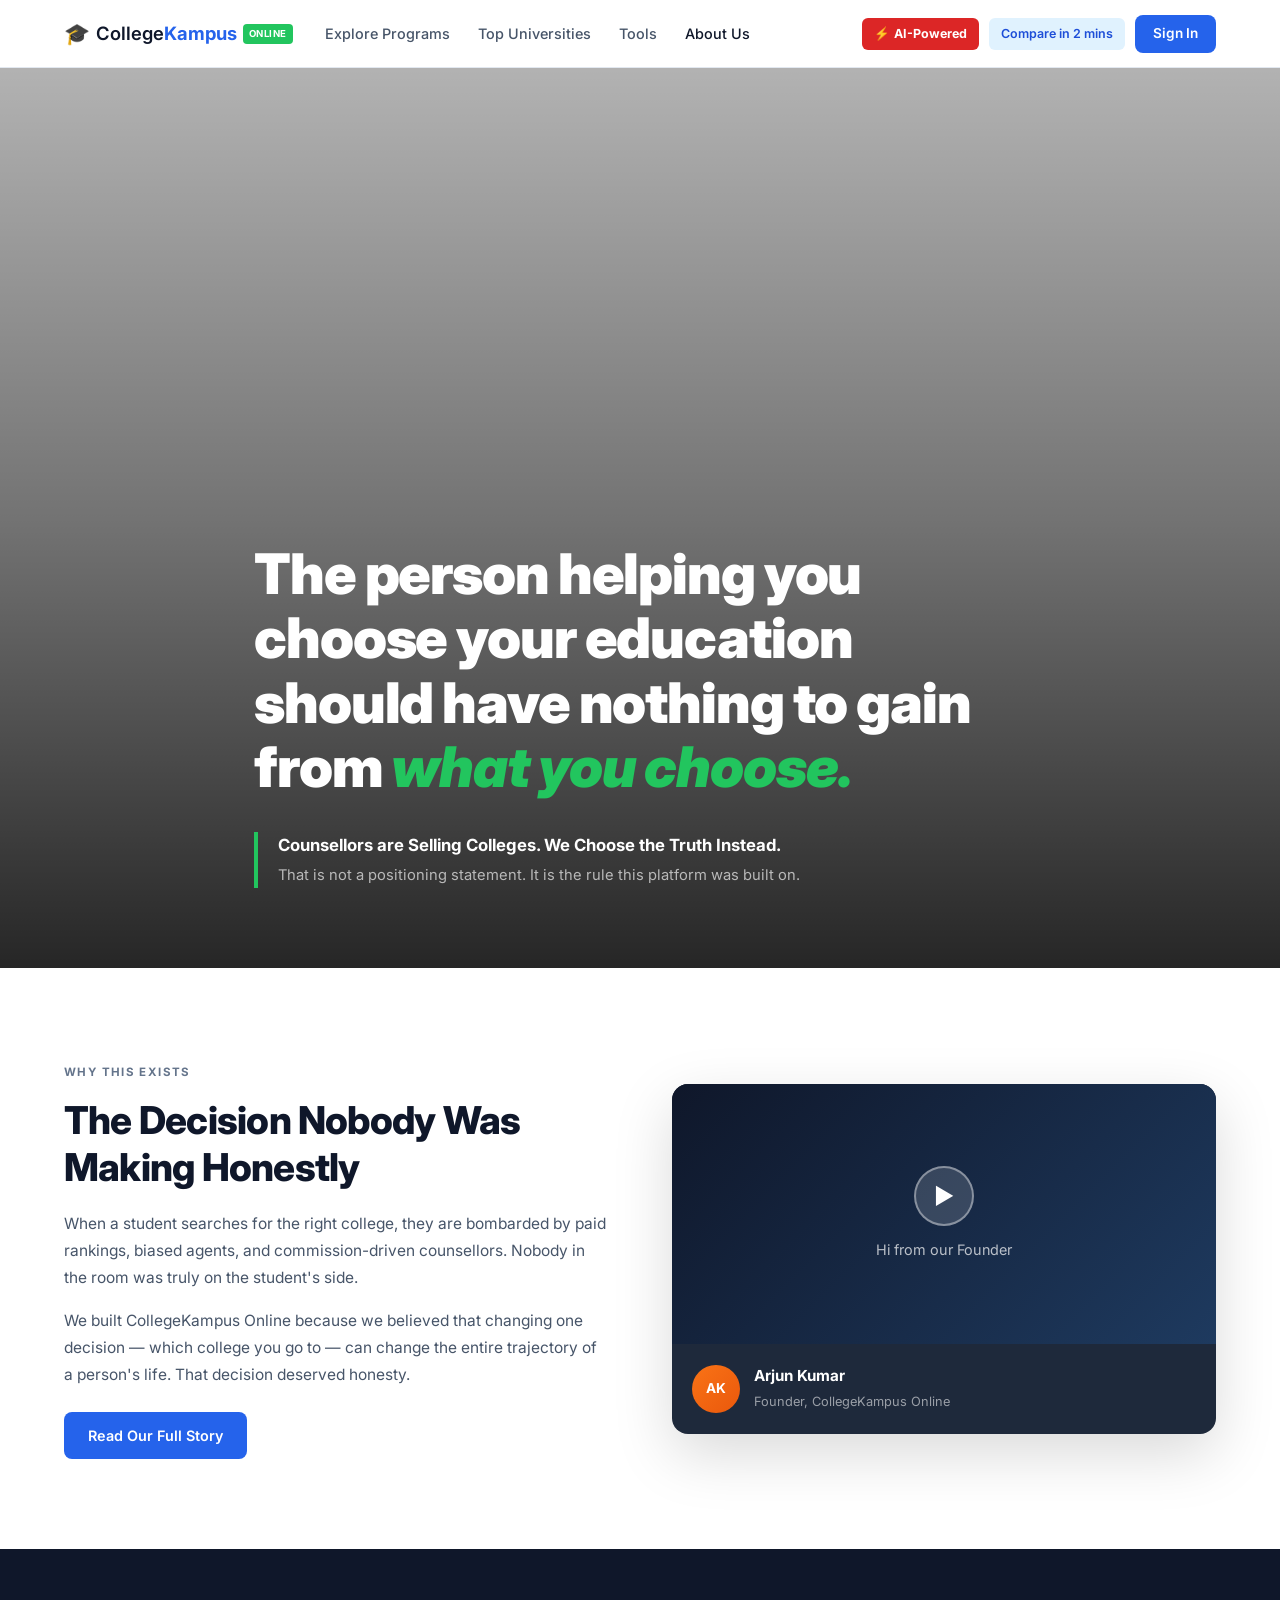
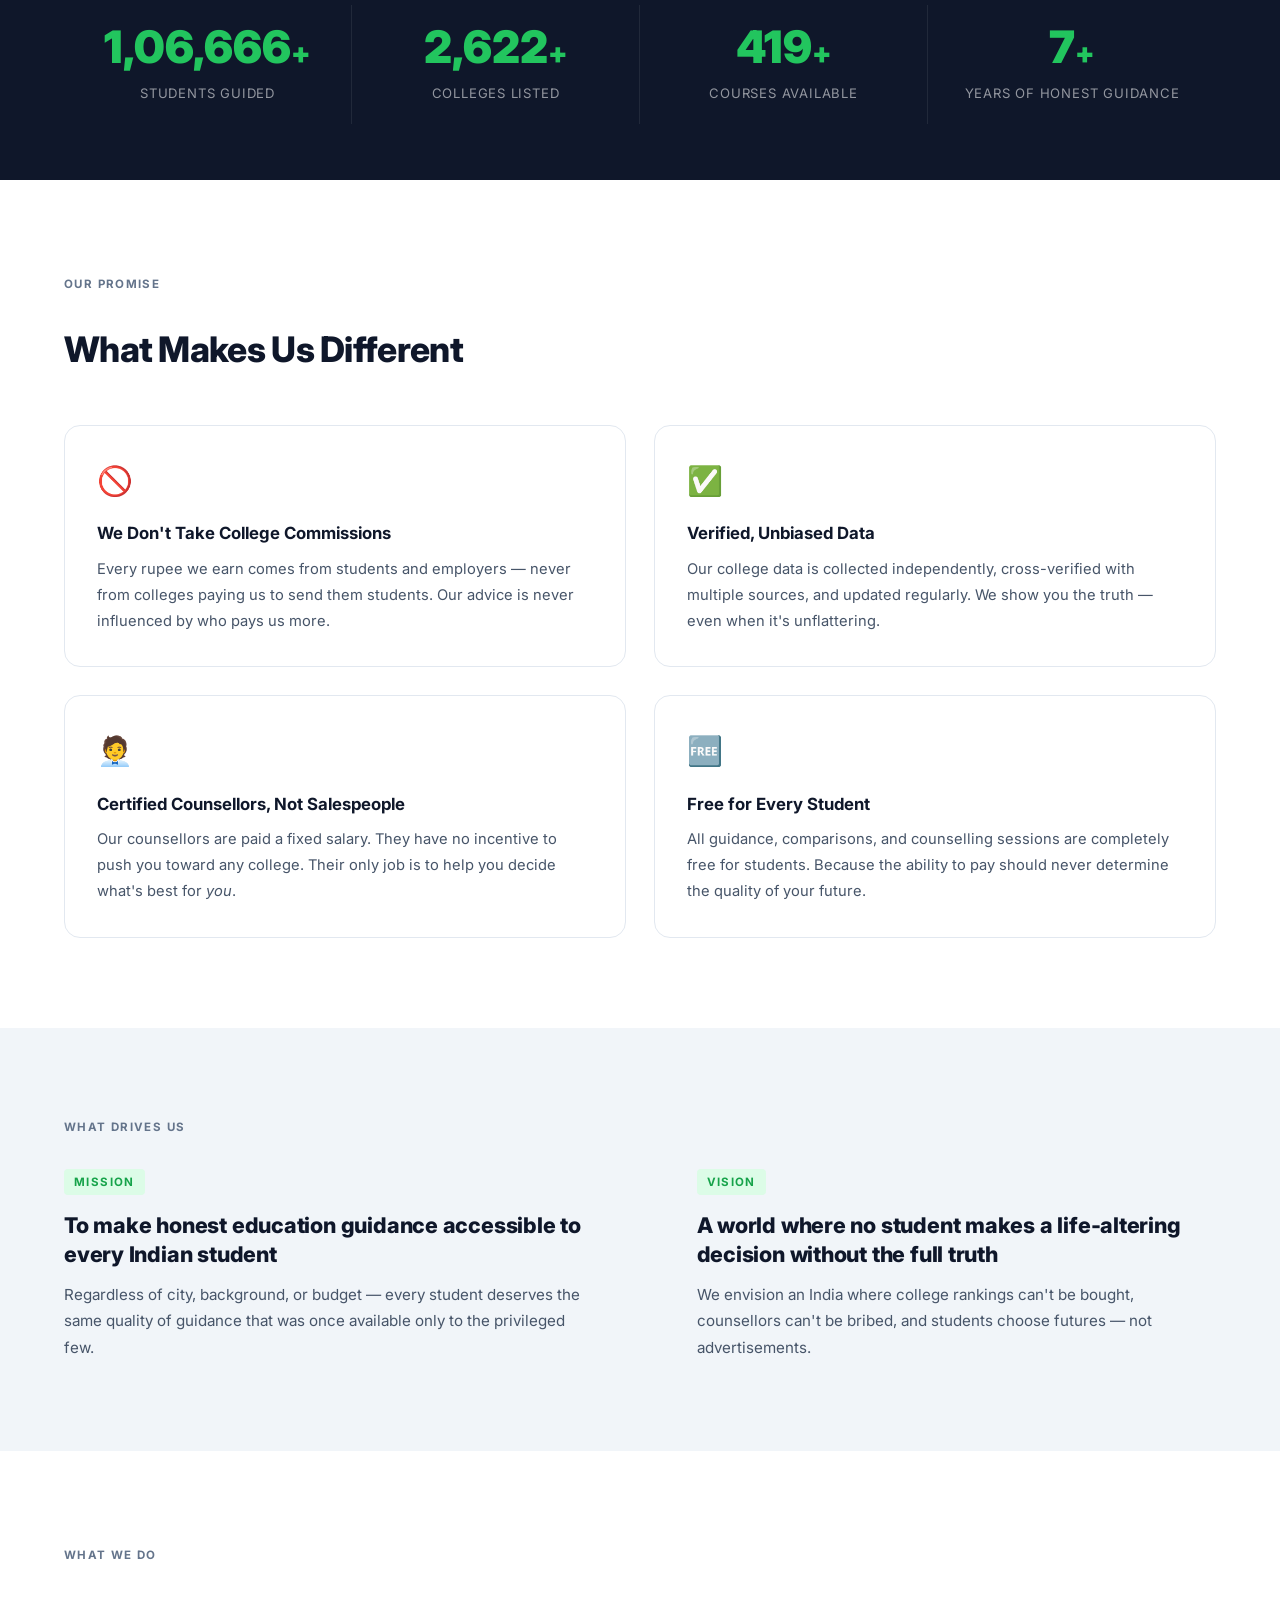
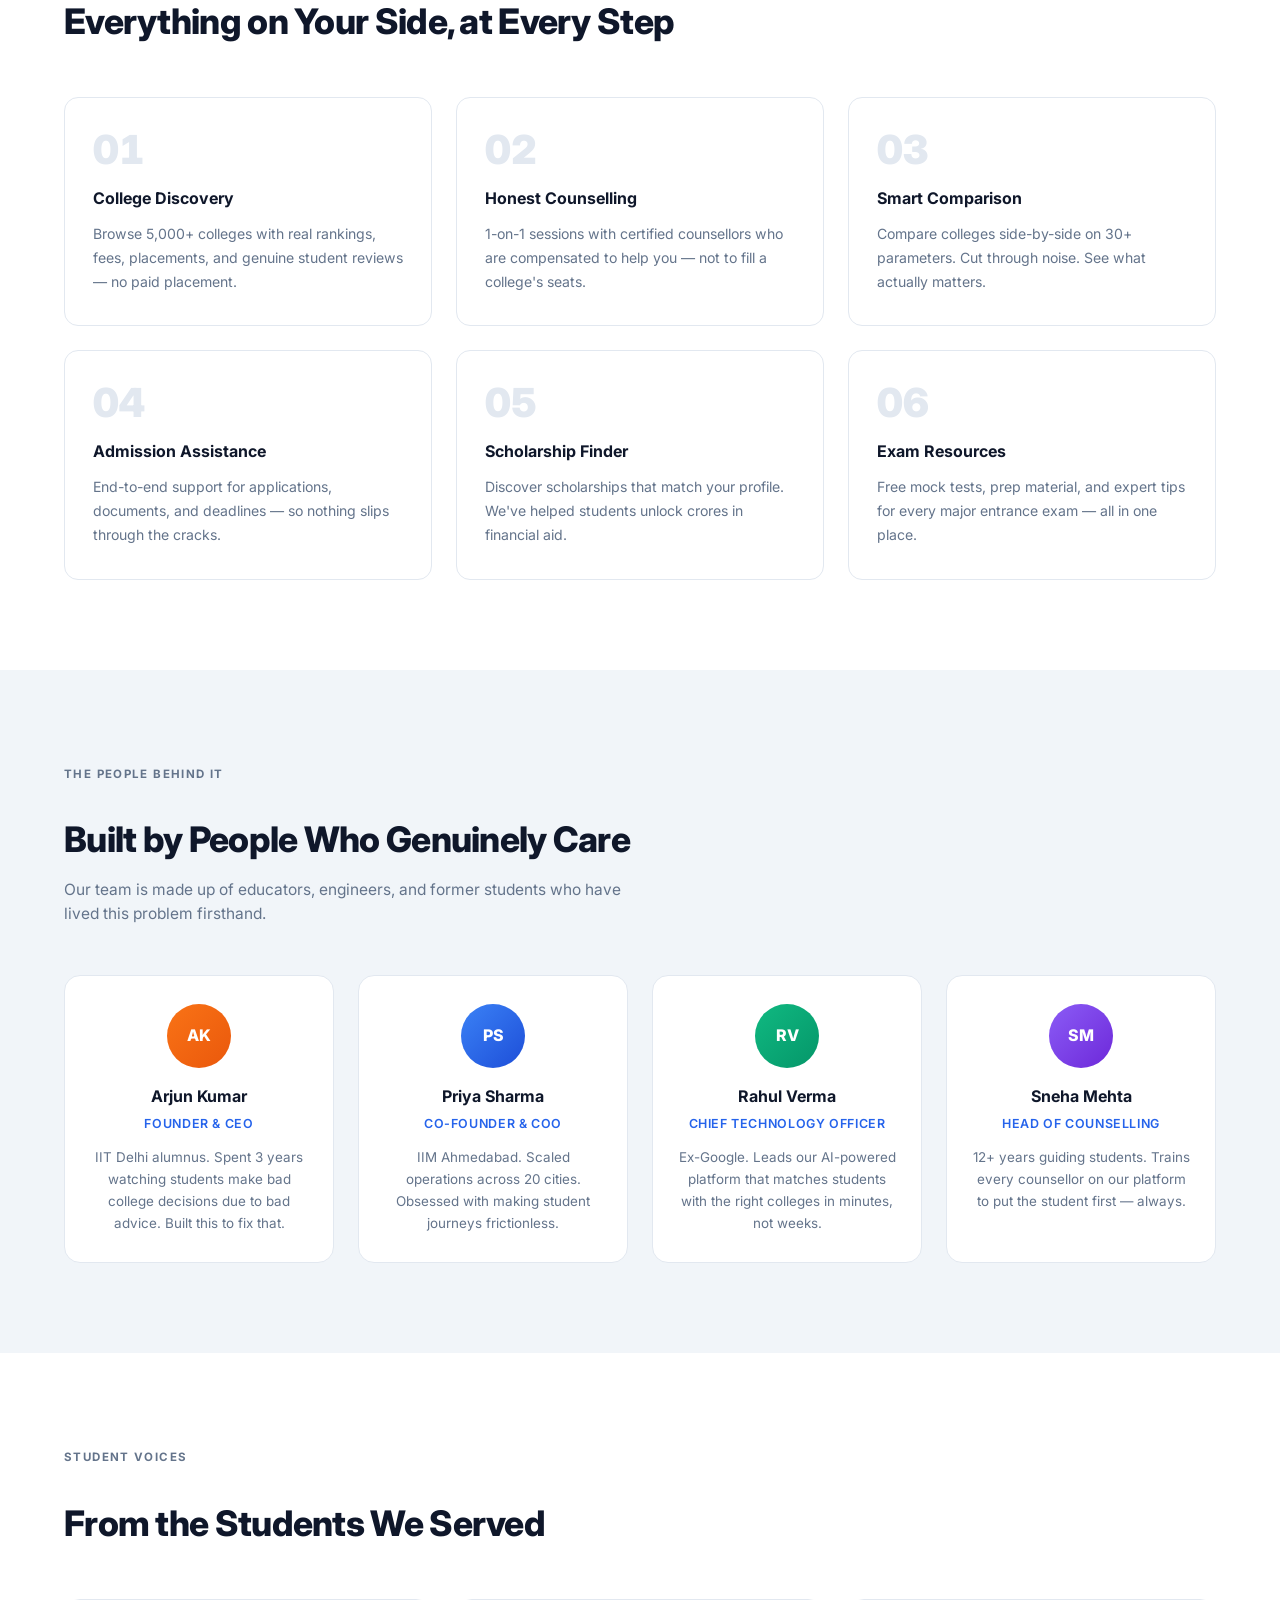
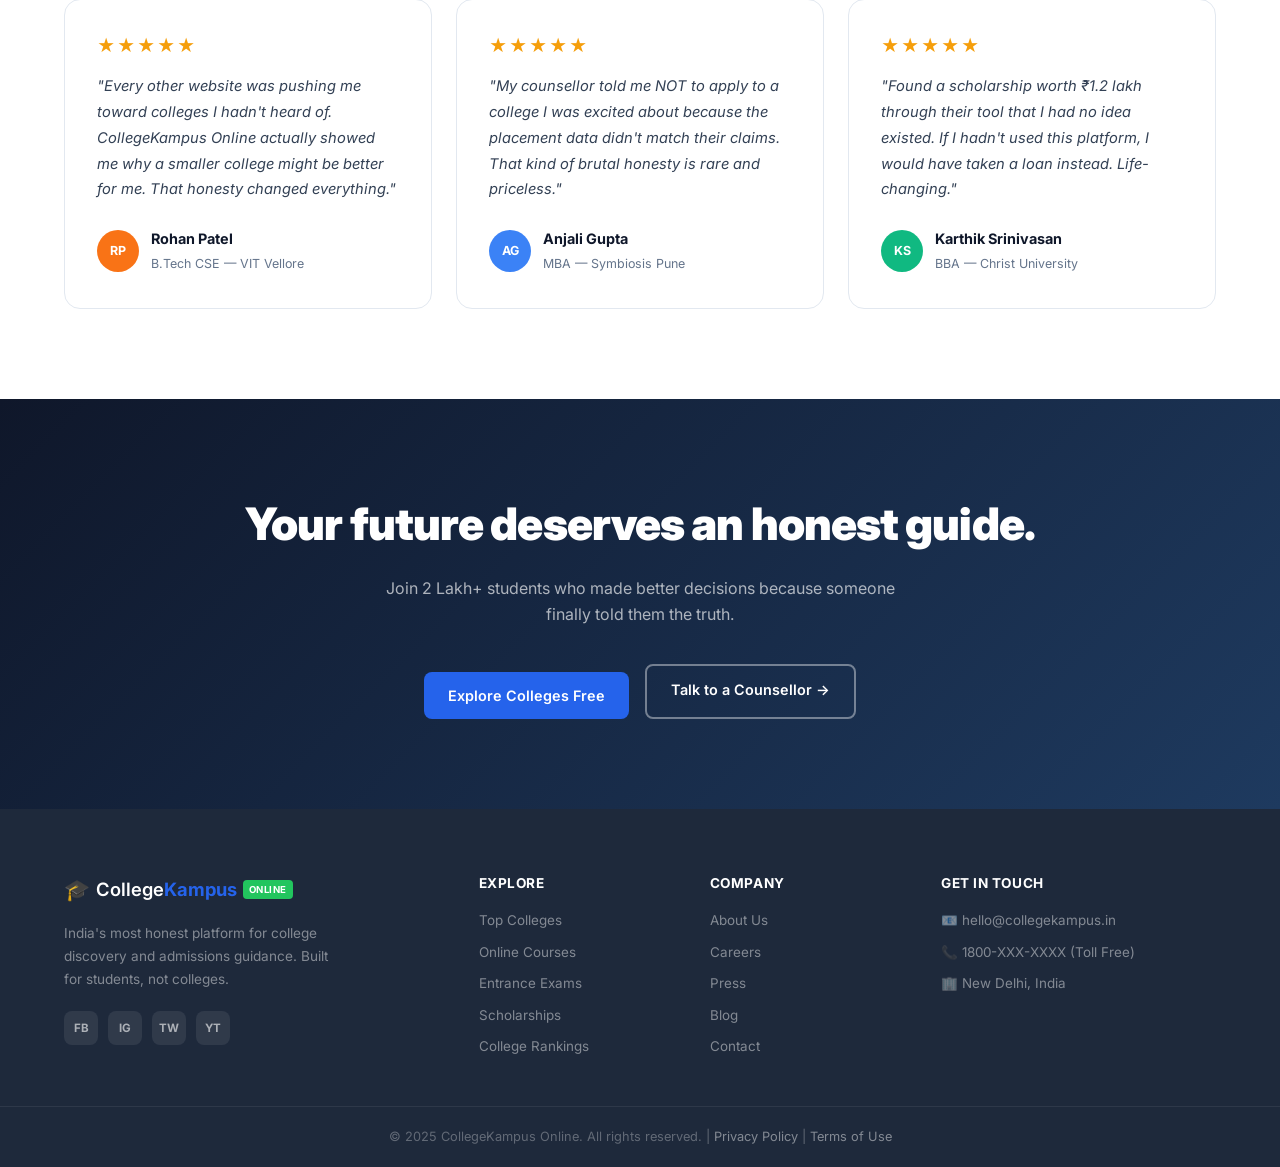
==== index.html @ 4cdace9e "Add CollegeKampus Online About Us page inspired by CollegeVidya layout - Full-width hero with dark o" ====
<!DOCTYPE html>
<html lang="en">
<head>
  <meta charset="UTF-8" />
  <meta name="viewport" content="width=device-width, initial-scale=1.0" />
  <title>About Us | CollegeKampus Online</title>
  <link rel="preconnect" href="https://fonts.googleapis.com" />
  <link rel="preconnect" href="https://fonts.gstatic.com" crossorigin />
  <link href="https://fonts.googleapis.com/css2?family=Inter:wght@400;500;600;700;800;900&display=swap" rel="stylesheet" />
  <link rel="stylesheet" href="style.css" />
</head>
<body>

  <!-- NAVBAR -->
  <nav class="navbar">
    <div class="container nav-inner">
      <a href="#" class="logo">
        <span class="logo-icon">🎓</span>
        <span class="logo-name">College<strong>Kampus</strong></span>
        <span class="logo-badge">Online</span>
      </a>
      <ul class="nav-links" id="navLinks">
        <li><a href="#">Explore Programs</a></li>
        <li><a href="#">Top Universities</a></li>
        <li><a href="#">Tools</a></li>
        <li><a href="#" class="active">About Us</a></li>
      </ul>
      <div class="nav-actions">
        <a href="#" class="btn-ai"><span>⚡</span> AI-Powered</a>
        <a href="#" class="btn-compare">Compare in 2 mins</a>
        <a href="#" class="btn-signin">Sign In</a>
      </div>
      <button class="hamburger" id="hamburger">&#9776;</button>
    </div>
  </nav>

  <!-- HERO -->
  <section class="hero">
    <div class="hero-bg">
      <!-- Simulated team photo background using CSS art -->
      <div class="hero-crowd"></div>
    </div>
    <div class="hero-overlay"></div>
    <div class="container hero-content">
      <h1>
        The person helping you choose your education should have nothing to gain from
        <em class="green-italic">what you choose.</em>
      </h1>
      <div class="hero-quote">
        <p class="quote-bold">Counsellors are Selling Colleges. We Choose the Truth Instead.</p>
        <p class="quote-sub">That is not a positioning statement. It is the rule this platform was built on.</p>
      </div>
    </div>
  </section>

  <!-- WHY THIS EXISTS -->
  <section class="section why-exists">
    <div class="container two-col">
      <div class="col-left">
        <span class="overline">WHY THIS EXISTS</span>
        <h2>The Decision Nobody Was Making Honestly</h2>
        <p>When a student searches for the right college, they are bombarded by paid rankings, biased agents, and commission-driven counsellors. Nobody in the room was truly on the student's side.</p>
        <p>We built CollegeKampus Online because we believed that changing one decision — which college you go to — can change the entire trajectory of a person's life. That decision deserved honesty.</p>
        <a href="#" class="btn-primary">Read Our Full Story</a>
      </div>
      <div class="col-right">
        <div class="founder-card">
          <div class="founder-video-placeholder">
            <div class="play-btn">▶</div>
            <p>Hi from our Founder</p>
          </div>
          <div class="founder-info">
            <div class="founder-avatar">AK</div>
            <div>
              <strong>Arjun Kumar</strong>
              <span>Founder, CollegeKampus Online</span>
            </div>
          </div>
        </div>
      </div>
    </div>
  </section>

  <!-- STATS -->
  <section class="stats-section">
    <div class="container stats-grid">
      <div class="stat-item">
        <span class="stat-num" data-target="200000">0</span><span class="stat-suffix">+</span>
        <p>Students Guided</p>
      </div>
      <div class="stat-item">
        <span class="stat-num" data-target="5000">0</span><span class="stat-suffix">+</span>
        <p>Colleges Listed</p>
      </div>
      <div class="stat-item">
        <span class="stat-num" data-target="800">0</span><span class="stat-suffix">+</span>
        <p>Courses Available</p>
      </div>
      <div class="stat-item">
        <span class="stat-num" data-target="15">0</span><span class="stat-suffix">+</span>
        <p>Years of Honest Guidance</p>
      </div>
    </div>
  </section>

  <!-- OUR PROMISE -->
  <section class="section promise-section">
    <div class="container">
      <span class="overline">OUR PROMISE</span>
      <h2>What Makes Us Different</h2>
      <div class="promise-grid">
        <div class="promise-card">
          <div class="promise-icon green">🚫</div>
          <h4>We Don't Take College Commissions</h4>
          <p>Every rupee we earn comes from students and employers — never from colleges paying us to send them students. Our advice is never influenced by who pays us more.</p>
        </div>
        <div class="promise-card">
          <div class="promise-icon blue">✅</div>
          <h4>Verified, Unbiased Data</h4>
          <p>Our college data is collected independently, cross-verified with multiple sources, and updated regularly. We show you the truth — even when it's unflattering.</p>
        </div>
        <div class="promise-card">
          <div class="promise-icon orange">🧑‍💼</div>
          <h4>Certified Counsellors, Not Salespeople</h4>
          <p>Our counsellors are paid a fixed salary. They have no incentive to push you toward any college. Their only job is to help you decide what's best for <em>you</em>.</p>
        </div>
        <div class="promise-card">
          <div class="promise-icon purple">🆓</div>
          <h4>Free for Every Student</h4>
          <p>All guidance, comparisons, and counselling sessions are completely free for students. Because the ability to pay should never determine the quality of your future.</p>
        </div>
      </div>
    </div>
  </section>

  <!-- MISSION & VISION -->
  <section class="section mv-section">
    <div class="container">
      <span class="overline">WHAT DRIVES US</span>
      <div class="mv-grid">
        <div class="mv-card">
          <div class="mv-label">Mission</div>
          <h3>To make honest education guidance accessible to every Indian student</h3>
          <p>Regardless of city, background, or budget — every student deserves the same quality of guidance that was once available only to the privileged few.</p>
        </div>
        <div class="mv-divider"></div>
        <div class="mv-card">
          <div class="mv-label">Vision</div>
          <h3>A world where no student makes a life-altering decision without the full truth</h3>
          <p>We envision an India where college rankings can't be bought, counsellors can't be bribed, and students choose futures — not advertisements.</p>
        </div>
      </div>
    </div>
  </section>

  <!-- WHAT WE OFFER -->
  <section class="section offerings-section">
    <div class="container">
      <span class="overline">WHAT WE DO</span>
      <h2>Everything on Your Side, at Every Step</h2>
      <div class="offerings-grid">
        <div class="offer-card">
          <div class="offer-num">01</div>
          <h4>College Discovery</h4>
          <p>Browse 5,000+ colleges with real rankings, fees, placements, and genuine student reviews — no paid placement.</p>
        </div>
        <div class="offer-card">
          <div class="offer-num">02</div>
          <h4>Honest Counselling</h4>
          <p>1-on-1 sessions with certified counsellors who are compensated to help you — not to fill a college's seats.</p>
        </div>
        <div class="offer-card">
          <div class="offer-num">03</div>
          <h4>Smart Comparison</h4>
          <p>Compare colleges side-by-side on 30+ parameters. Cut through noise. See what actually matters.</p>
        </div>
        <div class="offer-card">
          <div class="offer-num">04</div>
          <h4>Admission Assistance</h4>
          <p>End-to-end support for applications, documents, and deadlines — so nothing slips through the cracks.</p>
        </div>
        <div class="offer-card">
          <div class="offer-num">05</div>
          <h4>Scholarship Finder</h4>
          <p>Discover scholarships that match your profile. We've helped students unlock crores in financial aid.</p>
        </div>
        <div class="offer-card">
          <div class="offer-num">06</div>
          <h4>Exam Resources</h4>
          <p>Free mock tests, prep material, and expert tips for every major entrance exam — all in one place.</p>
        </div>
      </div>
    </div>
  </section>

  <!-- TEAM -->
  <section class="section team-section">
    <div class="container">
      <span class="overline">THE PEOPLE BEHIND IT</span>
      <h2>Built by People Who Genuinely Care</h2>
      <p class="section-sub">Our team is made up of educators, engineers, and former students who have lived this problem firsthand.</p>
      <div class="team-grid">
        <div class="team-card">
          <div class="team-avatar" style="--c1:#f97316;--c2:#ea580c;">AK</div>
          <h4>Arjun Kumar</h4>
          <p class="team-role">Founder & CEO</p>
          <p class="team-bio">IIT Delhi alumnus. Spent 3 years watching students make bad college decisions due to bad advice. Built this to fix that.</p>
        </div>
        <div class="team-card">
          <div class="team-avatar" style="--c1:#3b82f6;--c2:#1d4ed8;">PS</div>
          <h4>Priya Sharma</h4>
          <p class="team-role">Co-Founder & COO</p>
          <p class="team-bio">IIM Ahmedabad. Scaled operations across 20 cities. Obsessed with making student journeys frictionless.</p>
        </div>
        <div class="team-card">
          <div class="team-avatar" style="--c1:#10b981;--c2:#059669;">RV</div>
          <h4>Rahul Verma</h4>
          <p class="team-role">Chief Technology Officer</p>
          <p class="team-bio">Ex-Google. Leads our AI-powered platform that matches students with the right colleges in minutes, not weeks.</p>
        </div>
        <div class="team-card">
          <div class="team-avatar" style="--c1:#8b5cf6;--c2:#6d28d9;">SM</div>
          <h4>Sneha Mehta</h4>
          <p class="team-role">Head of Counselling</p>
          <p class="team-bio">12+ years guiding students. Trains every counsellor on our platform to put the student first — always.</p>
        </div>
      </div>
    </div>
  </section>

  <!-- TESTIMONIALS -->
  <section class="section testi-section">
    <div class="container">
      <span class="overline">STUDENT VOICES</span>
      <h2>From the Students We Served</h2>
      <div class="testi-grid">
        <div class="testi-card">
          <div class="stars">★★★★★</div>
          <p>"Every other website was pushing me toward colleges I hadn't heard of. CollegeKampus Online actually showed me why a smaller college might be better for me. That honesty changed everything."</p>
          <div class="testi-author">
            <div class="testi-av" style="background:#f97316;">RP</div>
            <div>
              <strong>Rohan Patel</strong>
              <span>B.Tech CSE — VIT Vellore</span>
            </div>
          </div>
        </div>
        <div class="testi-card">
          <div class="stars">★★★★★</div>
          <p>"My counsellor told me NOT to apply to a college I was excited about because the placement data didn't match their claims. That kind of brutal honesty is rare and priceless."</p>
          <div class="testi-author">
            <div class="testi-av" style="background:#3b82f6;">AG</div>
            <div>
              <strong>Anjali Gupta</strong>
              <span>MBA — Symbiosis Pune</span>
            </div>
          </div>
        </div>
        <div class="testi-card">
          <div class="stars">★★★★★</div>
          <p>"Found a scholarship worth ₹1.2 lakh through their tool that I had no idea existed. If I hadn't used this platform, I would have taken a loan instead. Life-changing."</p>
          <div class="testi-author">
            <div class="testi-av" style="background:#10b981;">KS</div>
            <div>
              <strong>Karthik Srinivasan</strong>
              <span>BBA — Christ University</span>
            </div>
          </div>
        </div>
      </div>
    </div>
  </section>

  <!-- CTA -->
  <section class="cta-section">
    <div class="container cta-inner">
      <h2>Your future deserves an honest guide.</h2>
      <p>Join 2 Lakh+ students who made better decisions because someone finally told them the truth.</p>
      <div class="cta-btns">
        <a href="#" class="btn-primary">Explore Colleges Free</a>
        <a href="#" class="btn-ghost">Talk to a Counsellor →</a>
      </div>
    </div>
  </section>

  <!-- FOOTER -->
  <footer class="footer">
    <div class="container footer-grid">
      <div class="footer-brand">
        <a href="#" class="logo">
          <span class="logo-icon">🎓</span>
          <span class="logo-name">College<strong>Kampus</strong></span>
          <span class="logo-badge">Online</span>
        </a>
        <p>India's most honest platform for college discovery and admissions guidance. Built for students, not colleges.</p>
        <div class="footer-social">
          <a href="#">FB</a><a href="#">IG</a><a href="#">TW</a><a href="#">YT</a>
        </div>
      </div>
      <div class="footer-col">
        <h5>Explore</h5>
        <ul>
          <li><a href="#">Top Colleges</a></li>
          <li><a href="#">Online Courses</a></li>
          <li><a href="#">Entrance Exams</a></li>
          <li><a href="#">Scholarships</a></li>
          <li><a href="#">College Rankings</a></li>
        </ul>
      </div>
      <div class="footer-col">
        <h5>Company</h5>
        <ul>
          <li><a href="#">About Us</a></li>
          <li><a href="#">Careers</a></li>
          <li><a href="#">Press</a></li>
          <li><a href="#">Blog</a></li>
          <li><a href="#">Contact</a></li>
        </ul>
      </div>
      <div class="footer-col">
        <h5>Get in Touch</h5>
        <ul>
          <li>📧 hello@collegekampus.in</li>
          <li>📞 1800-XXX-XXXX (Toll Free)</li>
          <li>🏢 New Delhi, India</li>
        </ul>
      </div>
    </div>
    <div class="footer-bottom">
      <p>© 2025 CollegeKampus Online. All rights reserved. | <a href="#">Privacy Policy</a> | <a href="#">Terms of Use</a></p>
    </div>
  </footer>

  <script src="script.js"></script>
</body>
</html>
---- style.css ----
/* ===== RESET & BASE ===== */
*, *::before, *::after { box-sizing: border-box; margin: 0; padding: 0; }

:root {
  --green: #22c55e;
  --green-dark: #16a34a;
  --blue: #2563eb;
  --blue-dark: #1d4ed8;
  --dark: #0f172a;
  --dark2: #1e293b;
  --gray: #64748b;
  --light-gray: #f1f5f9;
  --white: #ffffff;
  --orange: #f97316;
  --purple: #8b5cf6;
  --font: 'Inter', sans-serif;
}

html { scroll-behavior: smooth; }

body {
  font-family: var(--font);
  color: var(--dark);
  background: var(--white);
  line-height: 1.6;
}

a { text-decoration: none; color: inherit; }
ul { list-style: none; }
img { max-width: 100%; display: block; }

.container {
  width: 100%;
  max-width: 1200px;
  margin: 0 auto;
  padding: 0 24px;
}

/* ===== NAVBAR ===== */
.navbar {
  position: fixed;
  top: 0; left: 0; right: 0;
  z-index: 1000;
  background: rgba(255,255,255,0.97);
  backdrop-filter: blur(8px);
  border-bottom: 1px solid #e2e8f0;
  height: 68px;
}

.nav-inner {
  display: flex;
  align-items: center;
  gap: 32px;
  height: 68px;
}

.logo {
  display: flex;
  align-items: center;
  gap: 6px;
  font-size: 1.15rem;
  flex-shrink: 0;
}
.logo-icon { font-size: 1.3rem; }
.logo-name { color: var(--dark); font-weight: 600; }
.logo-name strong { color: var(--blue); }
.logo-badge {
  background: var(--green);
  color: #fff;
  font-size: 0.6rem;
  font-weight: 700;
  padding: 2px 6px;
  border-radius: 4px;
  letter-spacing: 0.05em;
  text-transform: uppercase;
}

.nav-links {
  display: flex;
  gap: 28px;
  align-items: center;
  flex: 1;
}
.nav-links a {
  font-size: 0.9rem;
  font-weight: 500;
  color: #475569;
  transition: color 0.2s;
}
.nav-links a:hover, .nav-links a.active { color: var(--dark); }

.nav-actions {
  display: flex;
  align-items: center;
  gap: 10px;
  flex-shrink: 0;
}

.btn-ai {
  background: #dc2626;
  color: #fff;
  font-size: 0.78rem;
  font-weight: 700;
  padding: 6px 12px;
  border-radius: 6px;
  display: flex;
  align-items: center;
  gap: 4px;
}
.btn-compare {
  background: #e0f2fe;
  color: var(--blue-dark);
  font-size: 0.78rem;
  font-weight: 600;
  padding: 6px 12px;
  border-radius: 6px;
  white-space: nowrap;
}
.btn-signin {
  background: var(--blue);
  color: #fff;
  font-size: 0.85rem;
  font-weight: 600;
  padding: 8px 18px;
  border-radius: 8px;
  transition: background 0.2s;
}
.btn-signin:hover { background: var(--blue-dark); }

.hamburger {
  display: none;
  background: none;
  border: none;
  font-size: 1.4rem;
  cursor: pointer;
  margin-left: auto;
  color: var(--dark);
}

/* ===== HERO ===== */
.hero {
  position: relative;
  min-height: 100vh;
  display: flex;
  align-items: flex-end;
  padding-bottom: 80px;
  overflow: hidden;
  margin-top: 68px;
}

/* Simulated crowd/team photo background */
.hero-bg {
  position: absolute;
  inset: 0;
  background:
    url('https://images.unsplash.com/photo-1523050854058-8df90110c9f1?w=1600&q=80') center/cover no-repeat;
}

.hero-crowd {
  position: absolute;
  inset: 0;
  background: inherit;
}

.hero-overlay {
  position: absolute;
  inset: 0;
  background: linear-gradient(
    to top,
    rgba(0,0,0,0.85) 0%,
    rgba(0,0,0,0.55) 50%,
    rgba(0,0,0,0.3) 100%
  );
}

.hero-content {
  position: relative;
  z-index: 2;
  max-width: 820px;
  color: #fff;
  padding-bottom: 0;
}

.hero-content h1 {
  font-size: clamp(2rem, 4.5vw, 3.5rem);
  font-weight: 900;
  line-height: 1.15;
  letter-spacing: -0.02em;
  margin-bottom: 32px;
  color: #fff;
}

.green-italic {
  color: var(--green);
  font-style: italic;
  font-weight: 900;
}

.hero-quote {
  border-left: 4px solid var(--green);
  padding-left: 20px;
}

.quote-bold {
  font-size: 1.05rem;
  font-weight: 700;
  color: #fff;
  margin-bottom: 6px;
}

.quote-sub {
  font-size: 0.92rem;
  color: rgba(255,255,255,0.65);
}

/* ===== WHY THIS EXISTS ===== */
.section {
  padding: 90px 0;
}

.overline {
  display: inline-block;
  font-size: 0.72rem;
  font-weight: 700;
  letter-spacing: 0.12em;
  text-transform: uppercase;
  color: var(--gray);
  margin-bottom: 16px;
}

.two-col {
  display: grid;
  grid-template-columns: 1fr 1fr;
  gap: 64px;
  align-items: center;
}

.col-left h2 {
  font-size: clamp(1.6rem, 3vw, 2.4rem);
  font-weight: 800;
  line-height: 1.2;
  margin-bottom: 20px;
  letter-spacing: -0.02em;
}

.col-left p {
  color: #475569;
  font-size: 0.97rem;
  margin-bottom: 16px;
  line-height: 1.75;
}

.btn-primary {
  display: inline-block;
  background: var(--blue);
  color: #fff;
  font-size: 0.9rem;
  font-weight: 600;
  padding: 12px 24px;
  border-radius: 8px;
  margin-top: 8px;
  transition: background 0.2s, transform 0.15s;
}
.btn-primary:hover { background: var(--blue-dark); transform: translateY(-1px); }

.founder-card {
  background: var(--dark2);
  border-radius: 16px;
  overflow: hidden;
  box-shadow: 0 20px 60px rgba(0,0,0,0.15);
}

.founder-video-placeholder {
  height: 260px;
  background: linear-gradient(135deg, #0f172a, #1e3a5f);
  display: flex;
  flex-direction: column;
  align-items: center;
  justify-content: center;
  gap: 12px;
  cursor: pointer;
}

.play-btn {
  width: 60px; height: 60px;
  background: rgba(255,255,255,0.15);
  border: 2px solid rgba(255,255,255,0.4);
  border-radius: 50%;
  display: flex;
  align-items: center;
  justify-content: center;
  font-size: 1.4rem;
  color: #fff;
  transition: background 0.2s;
}
.play-btn:hover { background: rgba(255,255,255,0.25); }

.founder-video-placeholder p { color: rgba(255,255,255,0.7); font-size: 0.9rem; }

.founder-info {
  display: flex;
  align-items: center;
  gap: 14px;
  padding: 20px;
}
.founder-avatar {
  width: 48px; height: 48px;
  border-radius: 50%;
  background: linear-gradient(135deg, var(--orange), #ea580c);
  color: #fff;
  font-size: 0.85rem;
  font-weight: 700;
  display: flex;
  align-items: center;
  justify-content: center;
  flex-shrink: 0;
}
.founder-info strong { display: block; color: #fff; font-size: 0.95rem; }
.founder-info span { color: rgba(255,255,255,0.55); font-size: 0.8rem; }

/* ===== STATS ===== */
.stats-section {
  background: var(--dark);
  padding: 56px 0;
}

.stats-grid {
  display: grid;
  grid-template-columns: repeat(4, 1fr);
  gap: 0;
  text-align: center;
}

.stat-item {
  padding: 20px;
  border-right: 1px solid rgba(255,255,255,0.08);
  color: #fff;
}
.stat-item:last-child { border-right: none; }

.stat-num {
  font-size: clamp(2rem, 3.5vw, 2.8rem);
  font-weight: 900;
  color: var(--green);
  line-height: 1;
}
.stat-suffix {
  font-size: 1.8rem;
  font-weight: 900;
  color: var(--green);
}
.stat-item p {
  font-size: 0.82rem;
  color: rgba(255,255,255,0.55);
  margin-top: 6px;
  text-transform: uppercase;
  letter-spacing: 0.06em;
}

/* ===== PROMISE ===== */
.promise-section h2 {
  font-size: clamp(1.6rem, 3vw, 2.2rem);
  font-weight: 800;
  margin-bottom: 48px;
  letter-spacing: -0.02em;
  margin-top: 12px;
}

.promise-grid {
  display: grid;
  grid-template-columns: repeat(2, 1fr);
  gap: 28px;
}

.promise-card {
  background: var(--white);
  border: 1px solid #e2e8f0;
  border-radius: 16px;
  padding: 32px;
  transition: box-shadow 0.25s, transform 0.2s;
}
.promise-card:hover {
  box-shadow: 0 12px 40px rgba(0,0,0,0.08);
  transform: translateY(-3px);
}

.promise-icon {
  font-size: 1.8rem;
  margin-bottom: 16px;
  display: inline-block;
}

.promise-card h4 {
  font-size: 1.05rem;
  font-weight: 700;
  margin-bottom: 10px;
  color: var(--dark);
}

.promise-card p {
  font-size: 0.92rem;
  color: #475569;
  line-height: 1.75;
}

/* ===== MISSION & VISION ===== */
.mv-section {
  background: var(--light-gray);
}

.mv-section > .container > .overline {
  display: block;
  margin-bottom: 32px;
}

.mv-grid {
  display: grid;
  grid-template-columns: 1fr 1px 1fr;
  gap: 56px;
  align-items: start;
}

.mv-divider { background: #e2e8f0; }

.mv-label {
  display: inline-block;
  font-size: 0.72rem;
  font-weight: 700;
  letter-spacing: 0.12em;
  text-transform: uppercase;
  color: var(--green-dark);
  background: #dcfce7;
  padding: 4px 10px;
  border-radius: 4px;
  margin-bottom: 16px;
}

.mv-card h3 {
  font-size: 1.35rem;
  font-weight: 800;
  line-height: 1.3;
  margin-bottom: 14px;
  letter-spacing: -0.01em;
}

.mv-card p {
  font-size: 0.95rem;
  color: #475569;
  line-height: 1.75;
}

/* ===== OFFERINGS ===== */
.offerings-section h2 {
  font-size: clamp(1.6rem, 3vw, 2.2rem);
  font-weight: 800;
  margin-top: 12px;
  margin-bottom: 48px;
  letter-spacing: -0.02em;
}

.offerings-grid {
  display: grid;
  grid-template-columns: repeat(3, 1fr);
  gap: 24px;
}

.offer-card {
  padding: 32px 28px;
  border: 1px solid #e2e8f0;
  border-radius: 14px;
  transition: box-shadow 0.25s, transform 0.2s, border-color 0.2s;
}
.offer-card:hover {
  box-shadow: 0 8px 32px rgba(0,0,0,0.07);
  border-color: var(--blue);
  transform: translateY(-3px);
}

.offer-num {
  font-size: 2.5rem;
  font-weight: 900;
  color: #e2e8f0;
  line-height: 1;
  margin-bottom: 16px;
  font-variant-numeric: tabular-nums;
}

.offer-card h4 {
  font-size: 1rem;
  font-weight: 700;
  margin-bottom: 10px;
}

.offer-card p {
  font-size: 0.88rem;
  color: #64748b;
  line-height: 1.7;
}

/* ===== TEAM ===== */
.team-section { background: var(--light-gray); }

.team-section h2 {
  font-size: clamp(1.6rem, 3vw, 2.2rem);
  font-weight: 800;
  margin-top: 12px;
  margin-bottom: 10px;
  letter-spacing: -0.02em;
}

.section-sub {
  color: #64748b;
  font-size: 0.97rem;
  margin-bottom: 48px;
  max-width: 560px;
}

.team-grid {
  display: grid;
  grid-template-columns: repeat(4, 1fr);
  gap: 24px;
}

.team-card {
  background: var(--white);
  border-radius: 16px;
  padding: 28px 24px;
  text-align: center;
  border: 1px solid #e2e8f0;
  transition: box-shadow 0.25s, transform 0.2s;
}
.team-card:hover {
  box-shadow: 0 12px 40px rgba(0,0,0,0.09);
  transform: translateY(-4px);
}

.team-avatar {
  width: 64px; height: 64px;
  border-radius: 50%;
  background: linear-gradient(135deg, var(--c1), var(--c2));
  color: #fff;
  font-size: 1rem;
  font-weight: 800;
  display: flex;
  align-items: center;
  justify-content: center;
  margin: 0 auto 16px;
}

.team-card h4 {
  font-size: 1rem;
  font-weight: 700;
  margin-bottom: 4px;
}

.team-role {
  font-size: 0.78rem;
  color: var(--blue);
  font-weight: 600;
  text-transform: uppercase;
  letter-spacing: 0.05em;
  margin-bottom: 12px;
}

.team-bio {
  font-size: 0.84rem;
  color: #64748b;
  line-height: 1.65;
}

/* ===== TESTIMONIALS ===== */
.testi-section h2 {
  font-size: clamp(1.6rem, 3vw, 2.2rem);
  font-weight: 800;
  margin-top: 12px;
  margin-bottom: 48px;
  letter-spacing: -0.02em;
}

.testi-grid {
  display: grid;
  grid-template-columns: repeat(3, 1fr);
  gap: 24px;
}

.testi-card {
  background: var(--white);
  border: 1px solid #e2e8f0;
  border-radius: 16px;
  padding: 32px;
  transition: box-shadow 0.25s;
}
.testi-card:hover { box-shadow: 0 10px 36px rgba(0,0,0,0.08); }

.stars {
  color: #f59e0b;
  font-size: 1.1rem;
  margin-bottom: 14px;
  letter-spacing: 2px;
}

.testi-card p {
  font-size: 0.92rem;
  color: #334155;
  line-height: 1.75;
  margin-bottom: 24px;
  font-style: italic;
}

.testi-author {
  display: flex;
  align-items: center;
  gap: 12px;
}

.testi-av {
  width: 42px; height: 42px;
  border-radius: 50%;
  color: #fff;
  font-size: 0.78rem;
  font-weight: 700;
  display: flex;
  align-items: center;
  justify-content: center;
  flex-shrink: 0;
}

.testi-author strong { display: block; font-size: 0.9rem; }
.testi-author span { font-size: 0.78rem; color: #64748b; }

/* ===== CTA ===== */
.cta-section {
  background: linear-gradient(135deg, var(--dark) 0%, #1e3a5f 100%);
  padding: 90px 0;
  text-align: center;
}

.cta-inner h2 {
  font-size: clamp(1.8rem, 3.5vw, 2.8rem);
  font-weight: 900;
  color: #fff;
  letter-spacing: -0.02em;
  margin-bottom: 16px;
}

.cta-inner p {
  color: rgba(255,255,255,0.65);
  font-size: 1rem;
  margin-bottom: 36px;
  max-width: 520px;
  margin-left: auto;
  margin-right: auto;
}

.cta-btns {
  display: flex;
  gap: 16px;
  justify-content: center;
  flex-wrap: wrap;
}

.btn-ghost {
  display: inline-block;
  border: 2px solid rgba(255,255,255,0.4);
  color: #fff;
  font-size: 0.9rem;
  font-weight: 600;
  padding: 12px 24px;
  border-radius: 8px;
  transition: border-color 0.2s, background 0.2s;
}
.btn-ghost:hover { border-color: #fff; background: rgba(255,255,255,0.08); }

/* ===== FOOTER ===== */
.footer {
  background: var(--dark2);
  padding: 64px 0 0;
}

.footer-grid {
  display: grid;
  grid-template-columns: 2fr 1fr 1fr 1.5fr;
  gap: 48px;
  padding-bottom: 48px;
}

.footer-brand .logo { margin-bottom: 16px; display: inline-flex; }
.footer-brand .logo-name { color: #fff; }
.footer-brand p { font-size: 0.85rem; color: rgba(255,255,255,0.45); line-height: 1.7; max-width: 280px; }

.footer-social {
  display: flex;
  gap: 10px;
  margin-top: 20px;
}
.footer-social a {
  width: 34px; height: 34px;
  border-radius: 8px;
  background: rgba(255,255,255,0.08);
  color: rgba(255,255,255,0.6);
  font-size: 0.72rem;
  font-weight: 700;
  display: flex;
  align-items: center;
  justify-content: center;
  transition: background 0.2s;
}
.footer-social a:hover { background: rgba(255,255,255,0.15); color: #fff; }

.footer-col h5 {
  color: #fff;
  font-size: 0.85rem;
  font-weight: 700;
  margin-bottom: 16px;
  letter-spacing: 0.04em;
  text-transform: uppercase;
}
.footer-col ul { display: flex; flex-direction: column; gap: 10px; }
.footer-col li, .footer-col a {
  font-size: 0.84rem;
  color: rgba(255,255,255,0.45);
  transition: color 0.2s;
}
.footer-col a:hover { color: rgba(255,255,255,0.85); }

.footer-bottom {
  border-top: 1px solid rgba(255,255,255,0.07);
  padding: 20px 0;
  text-align: center;
}
.footer-bottom p { font-size: 0.8rem; color: rgba(255,255,255,0.3); }
.footer-bottom a { color: rgba(255,255,255,0.45); }
.footer-bottom a:hover { color: #fff; }

/* ===== RESPONSIVE ===== */
@media (max-width: 1024px) {
  .team-grid { grid-template-columns: repeat(2, 1fr); }
  .footer-grid { grid-template-columns: 1fr 1fr; gap: 32px; }
}

@media (max-width: 768px) {
  .nav-links, .nav-actions { display: none; }
  .hamburger { display: block; }

  .hero { min-height: 85vh; padding-bottom: 56px; }

  .two-col, .mv-grid { grid-template-columns: 1fr; gap: 40px; }
  .mv-divider { display: none; }

  .stats-grid { grid-template-columns: repeat(2, 1fr); }
  .stat-item { border-right: none; border-bottom: 1px solid rgba(255,255,255,0.08); padding: 28px; }

  .promise-grid { grid-template-columns: 1fr; }
  .offerings-grid { grid-template-columns: repeat(2, 1fr); }
  .testi-grid { grid-template-columns: 1fr; }
  .team-grid { grid-template-columns: repeat(2, 1fr); }
  .footer-grid { grid-template-columns: 1fr; gap: 32px; }
}

@media (max-width: 480px) {
  .offerings-grid { grid-template-columns: 1fr; }
  .team-grid { grid-template-columns: 1fr; }
  .stats-grid { grid-template-columns: 1fr; }
  .section { padding: 60px 0; }
}
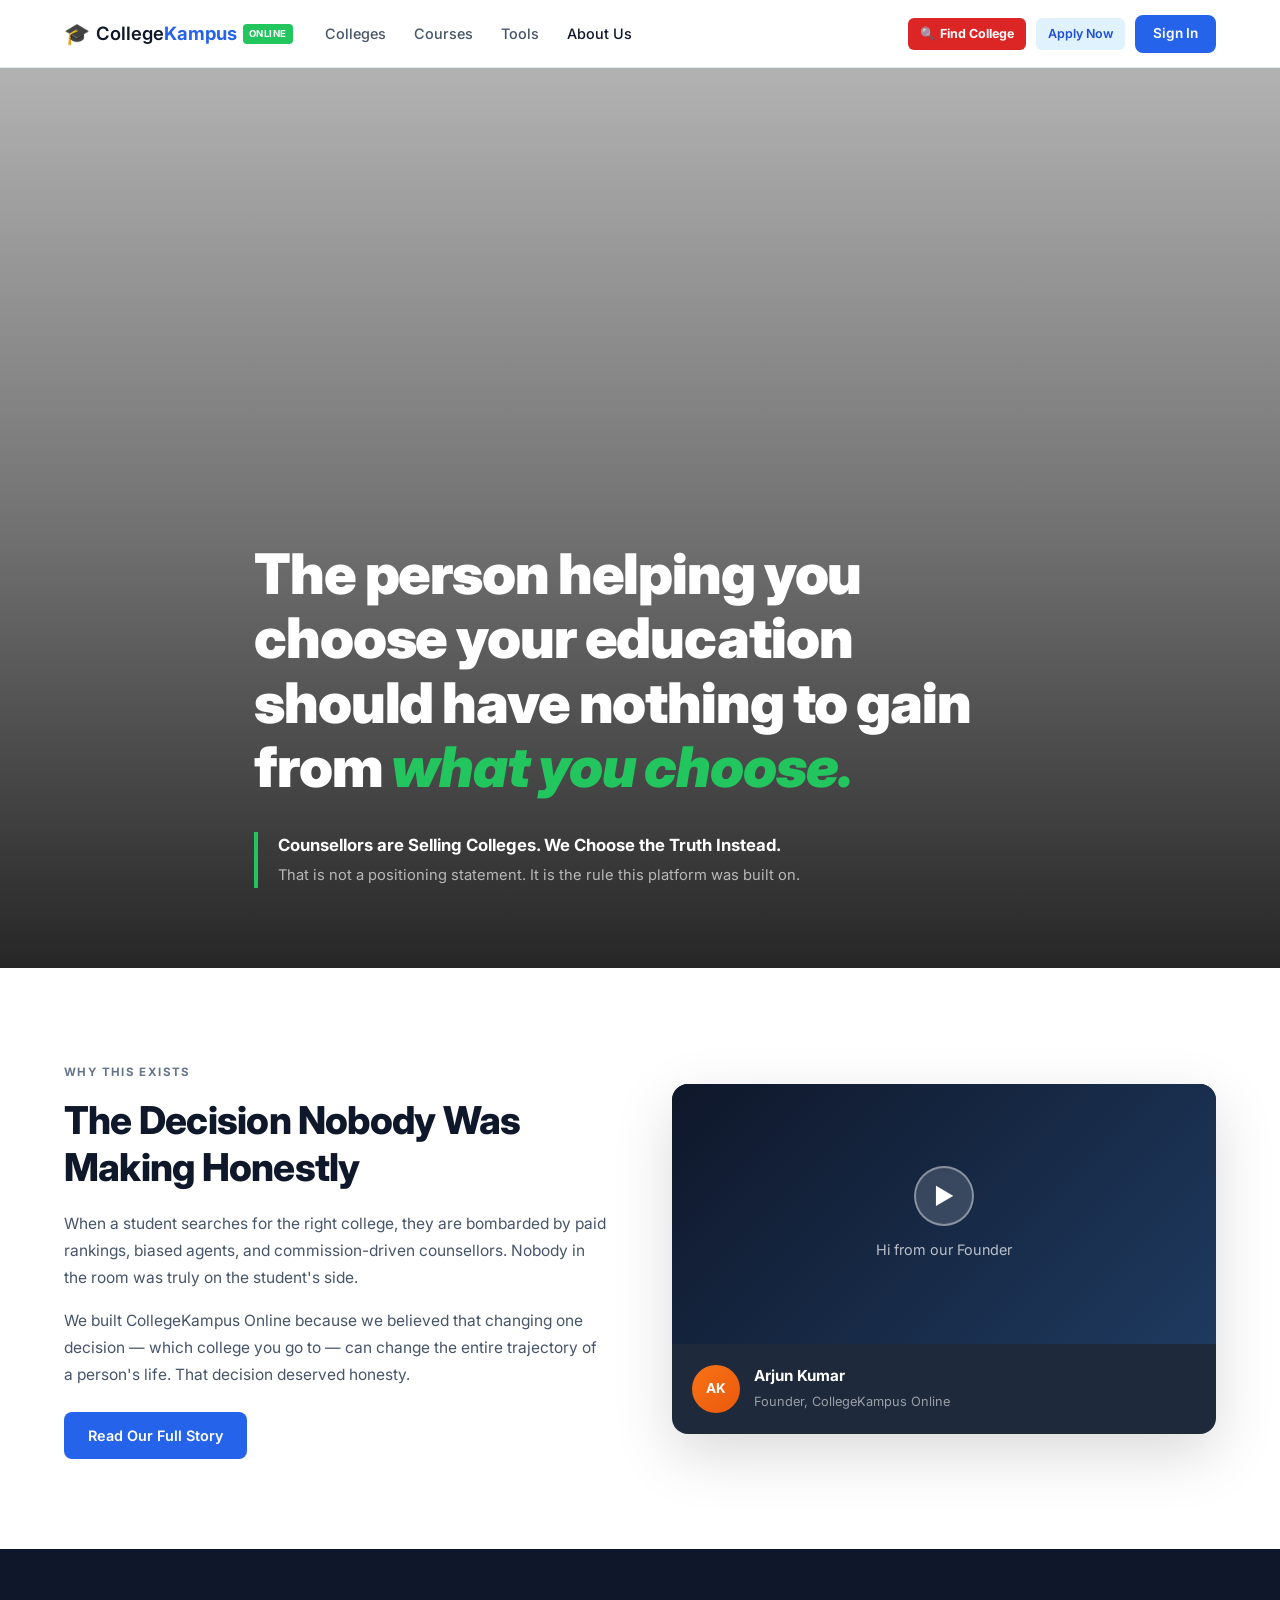
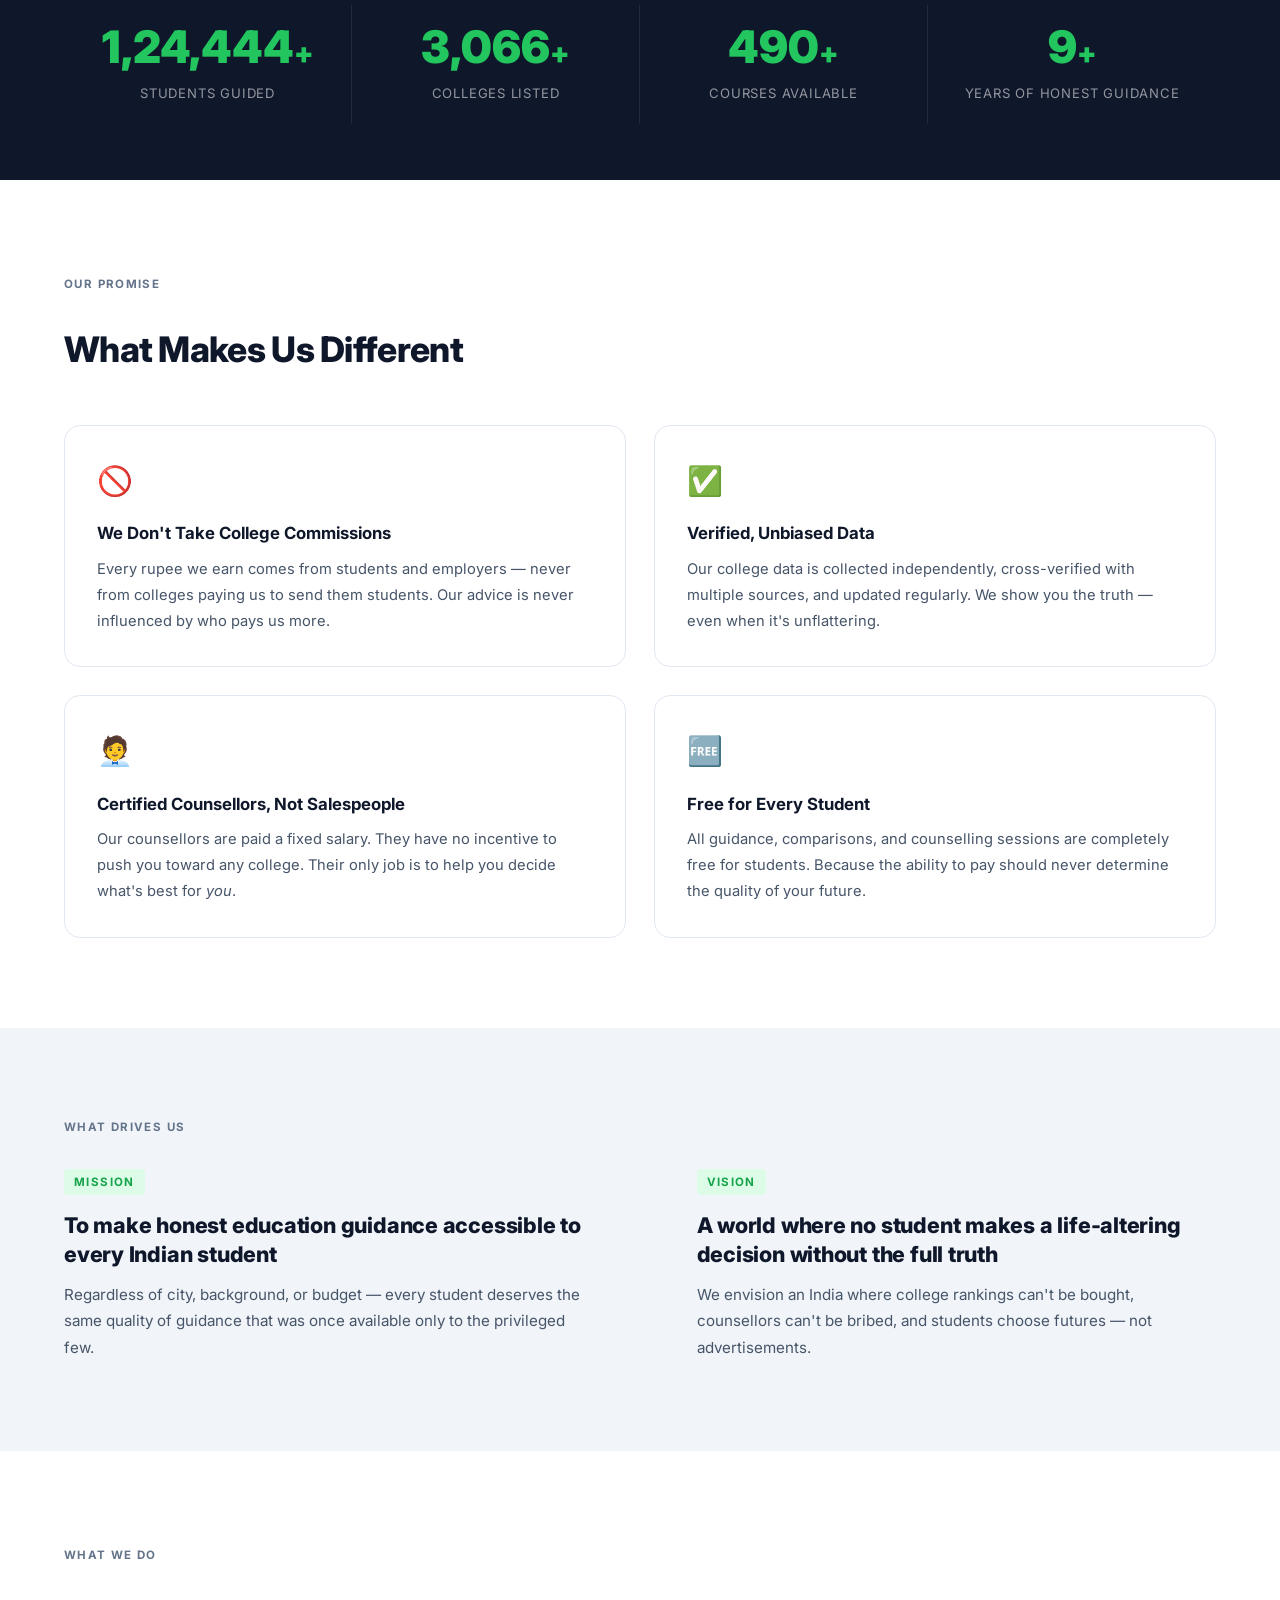
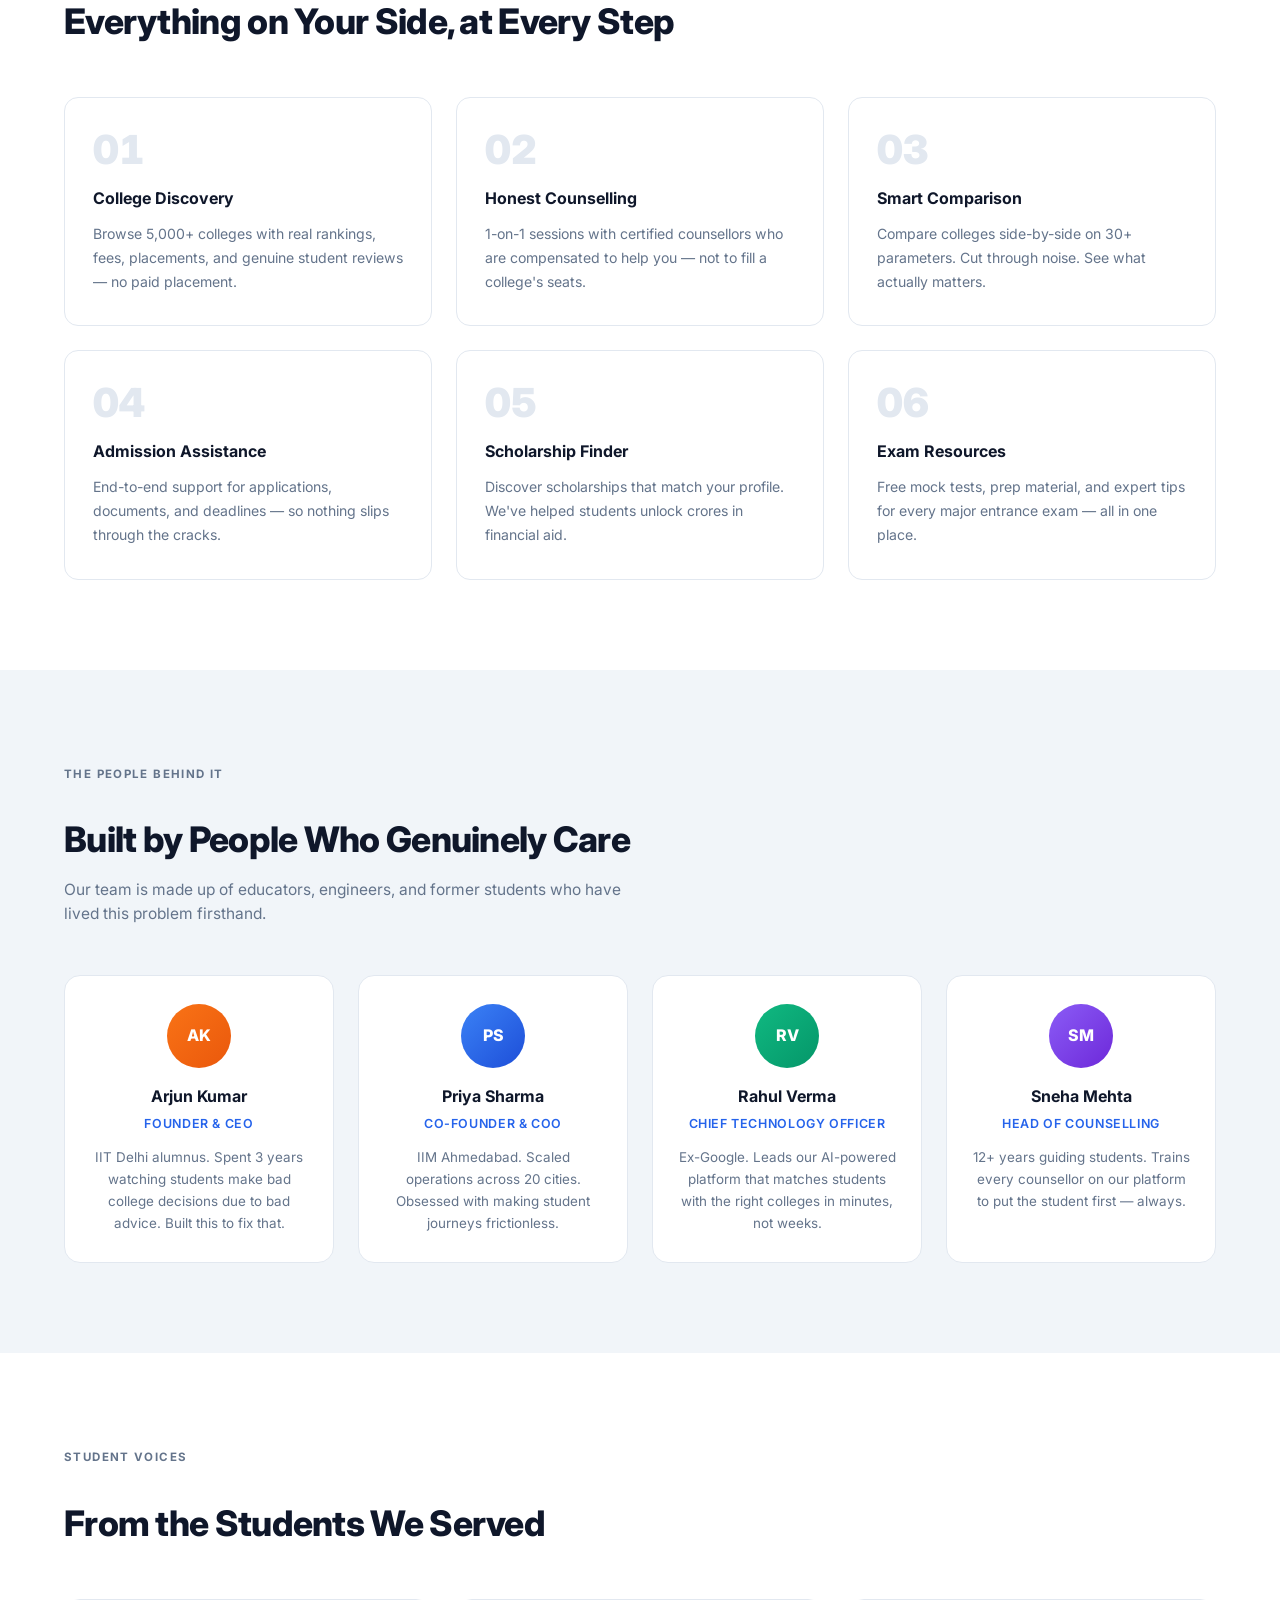
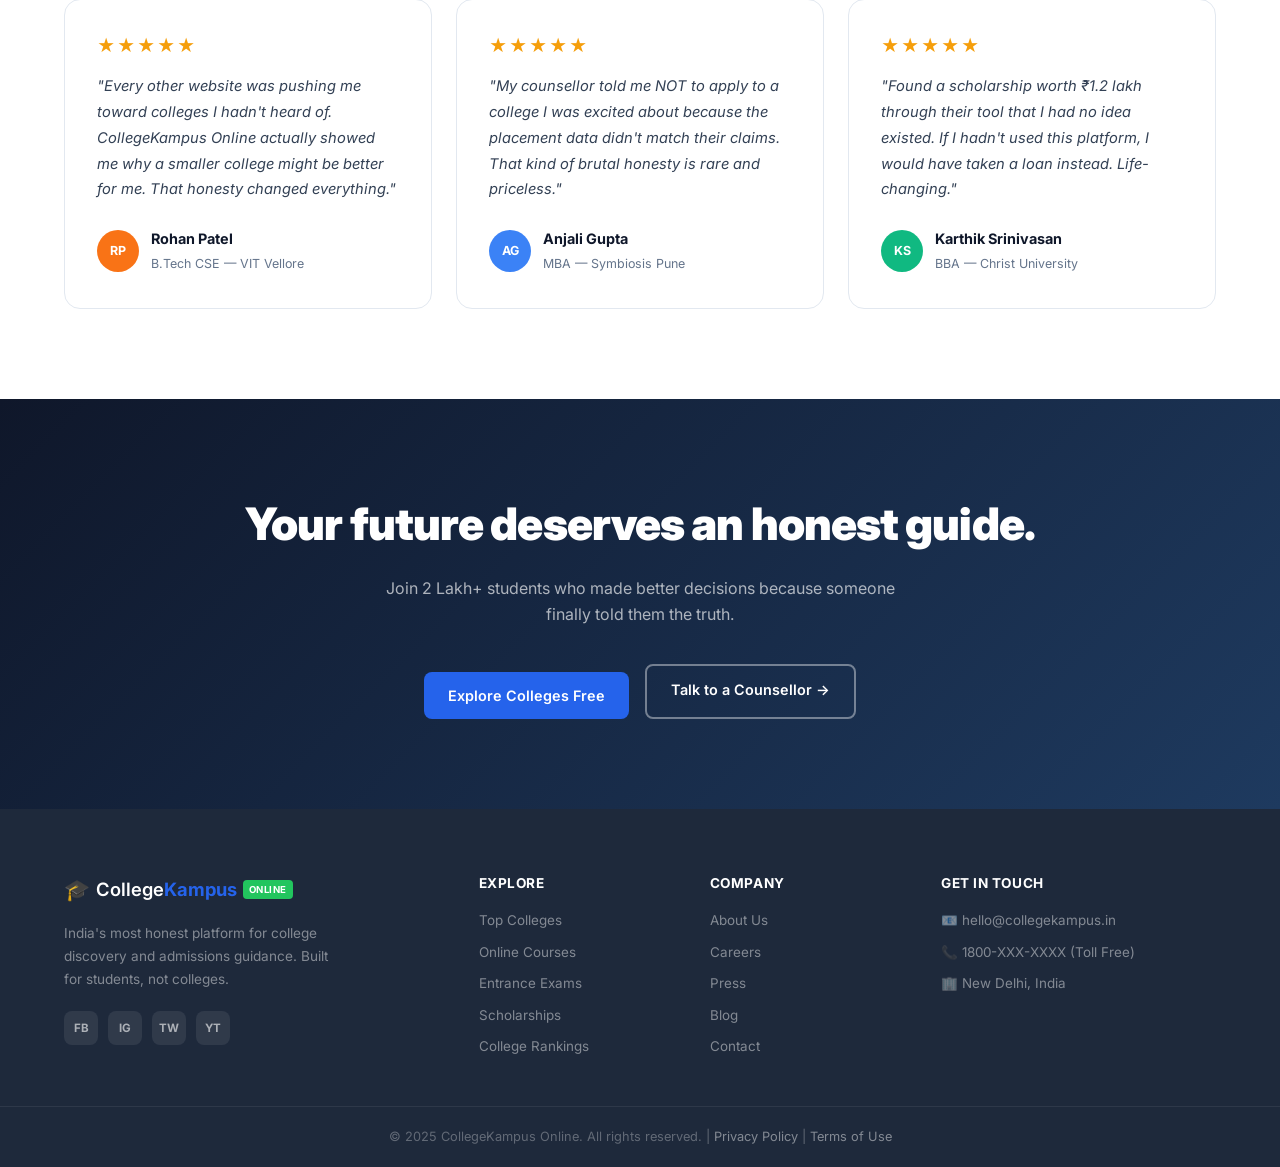
==== commit b19bd102: "Preserve existing About-Us page and add portal.html homepage - index.html/style.css/script.js: resto" ====
--- a/index.html
+++ b/index.html
@@ -20,14 +20,14 @@
         <span class="logo-badge">Online</span>
       </a>
       <ul class="nav-links" id="navLinks">
-        <li><a href="#">Explore Programs</a></li>
-        <li><a href="#">Top Universities</a></li>
+        <li><a href="colleges.php">Colleges</a></li>
+        <li><a href="courses.php">Courses</a></li>
         <li><a href="#">Tools</a></li>
         <li><a href="#" class="active">About Us</a></li>
       </ul>
       <div class="nav-actions">
-        <a href="#" class="btn-ai"><span>⚡</span> AI-Powered</a>
-        <a href="#" class="btn-compare">Compare in 2 mins</a>
+        <a href="colleges.php" class="btn-ai"><span>🔍</span> Find College</a>
+        <a href="apply.php" class="btn-compare">Apply Now</a>
         <a href="#" class="btn-signin">Sign In</a>
       </div>
       <button class="hamburger" id="hamburger">&#9776;</button>
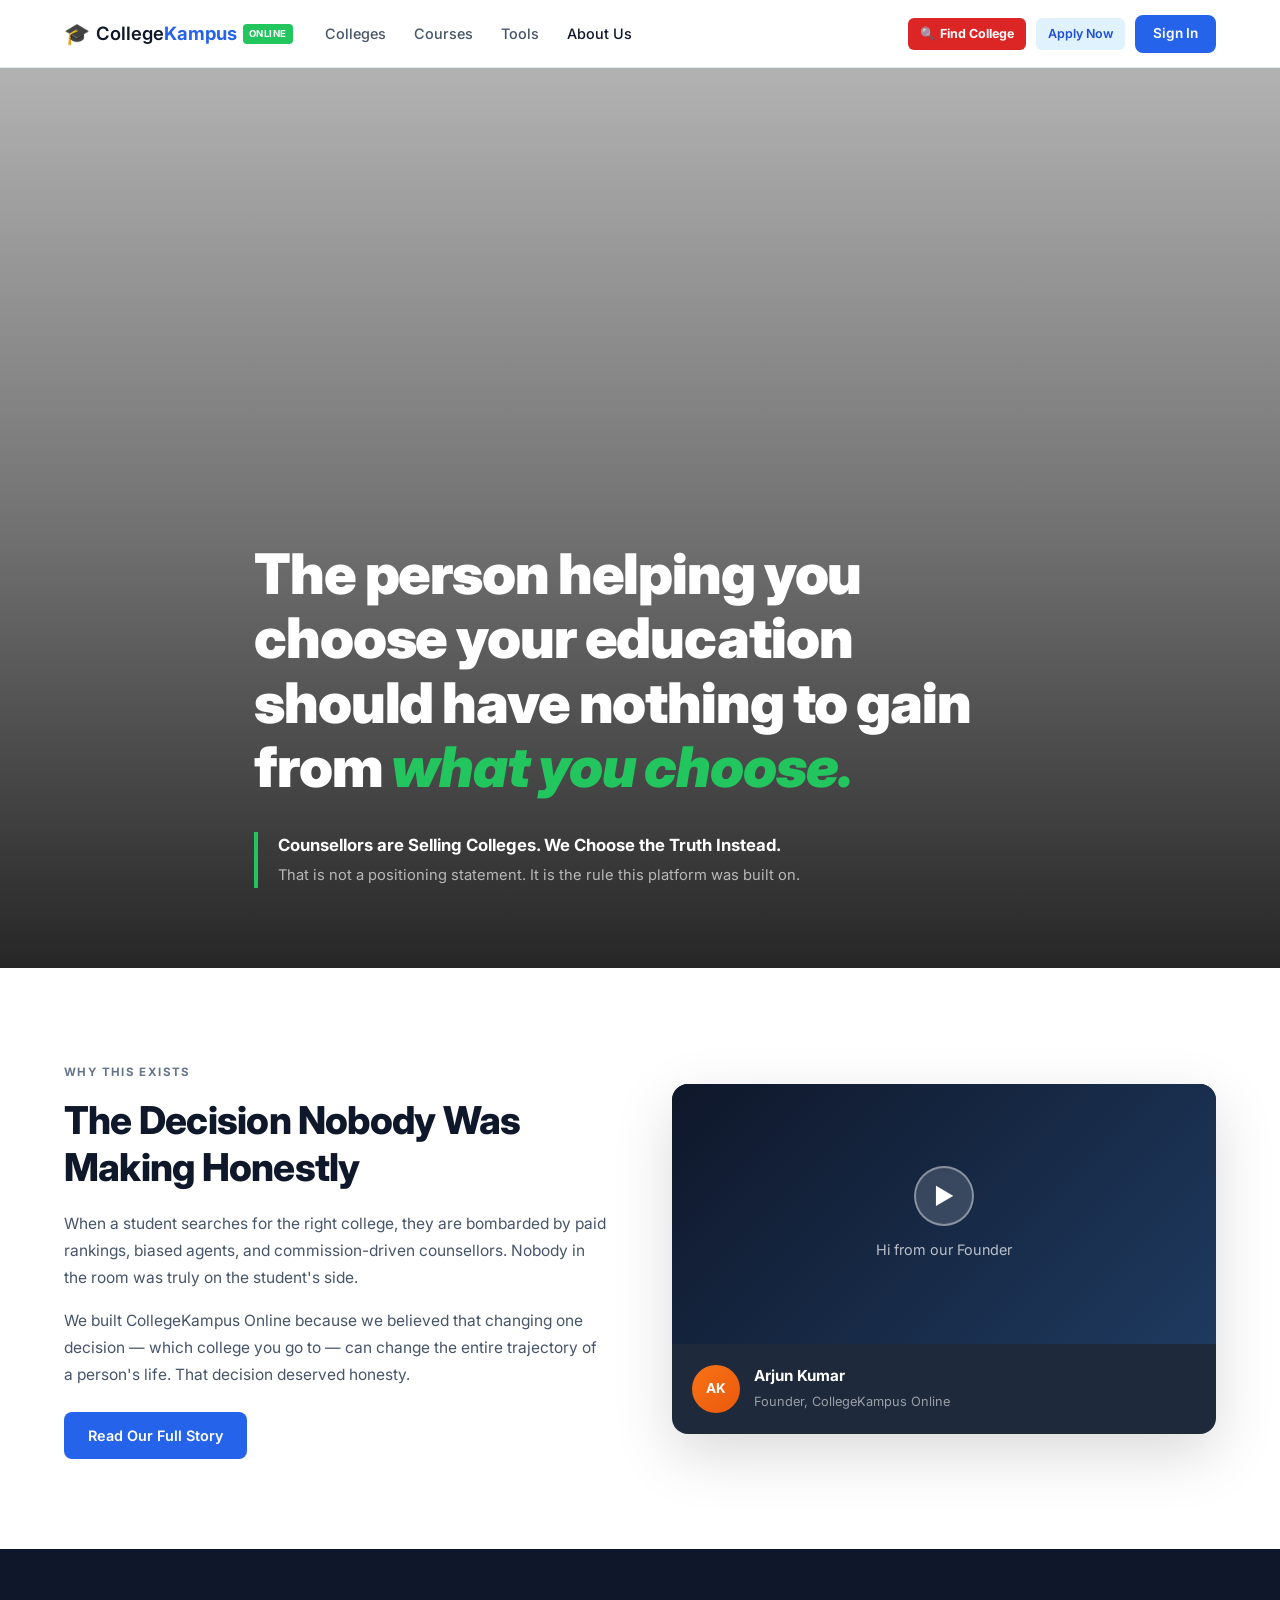
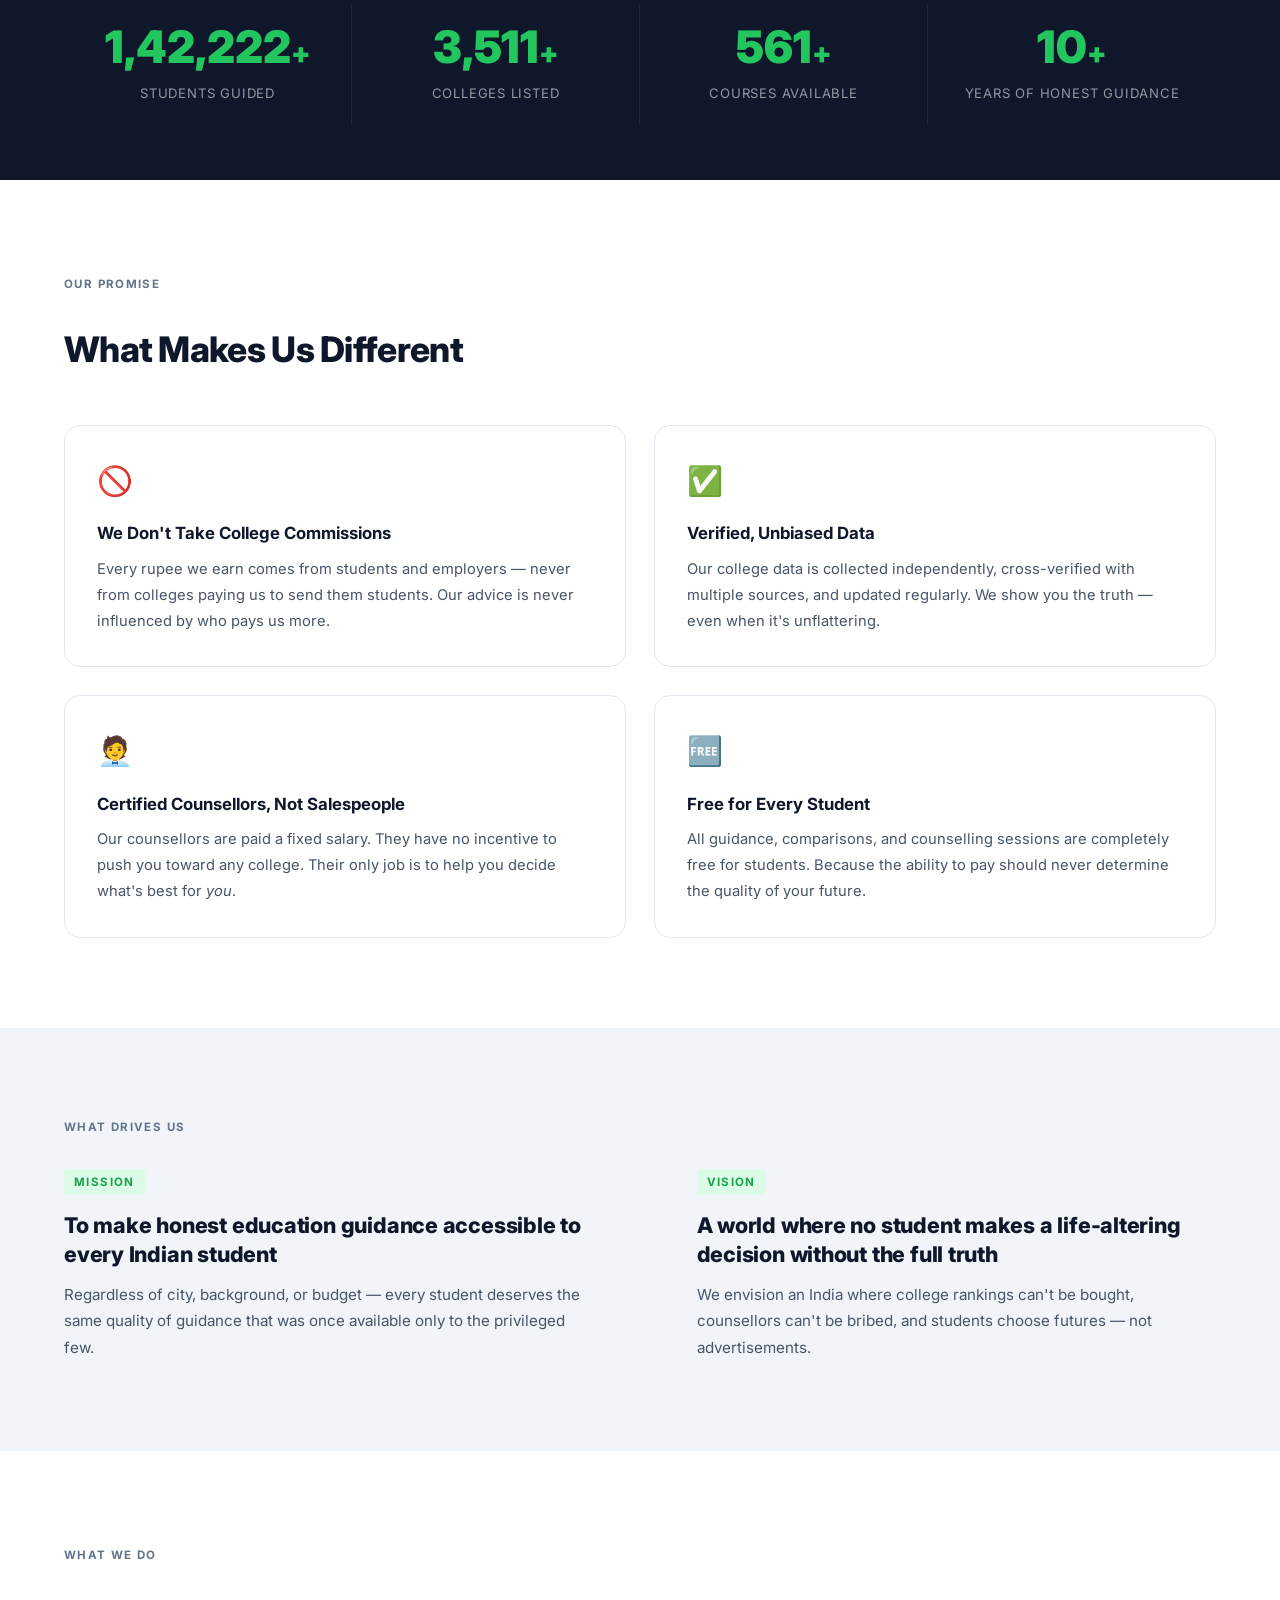
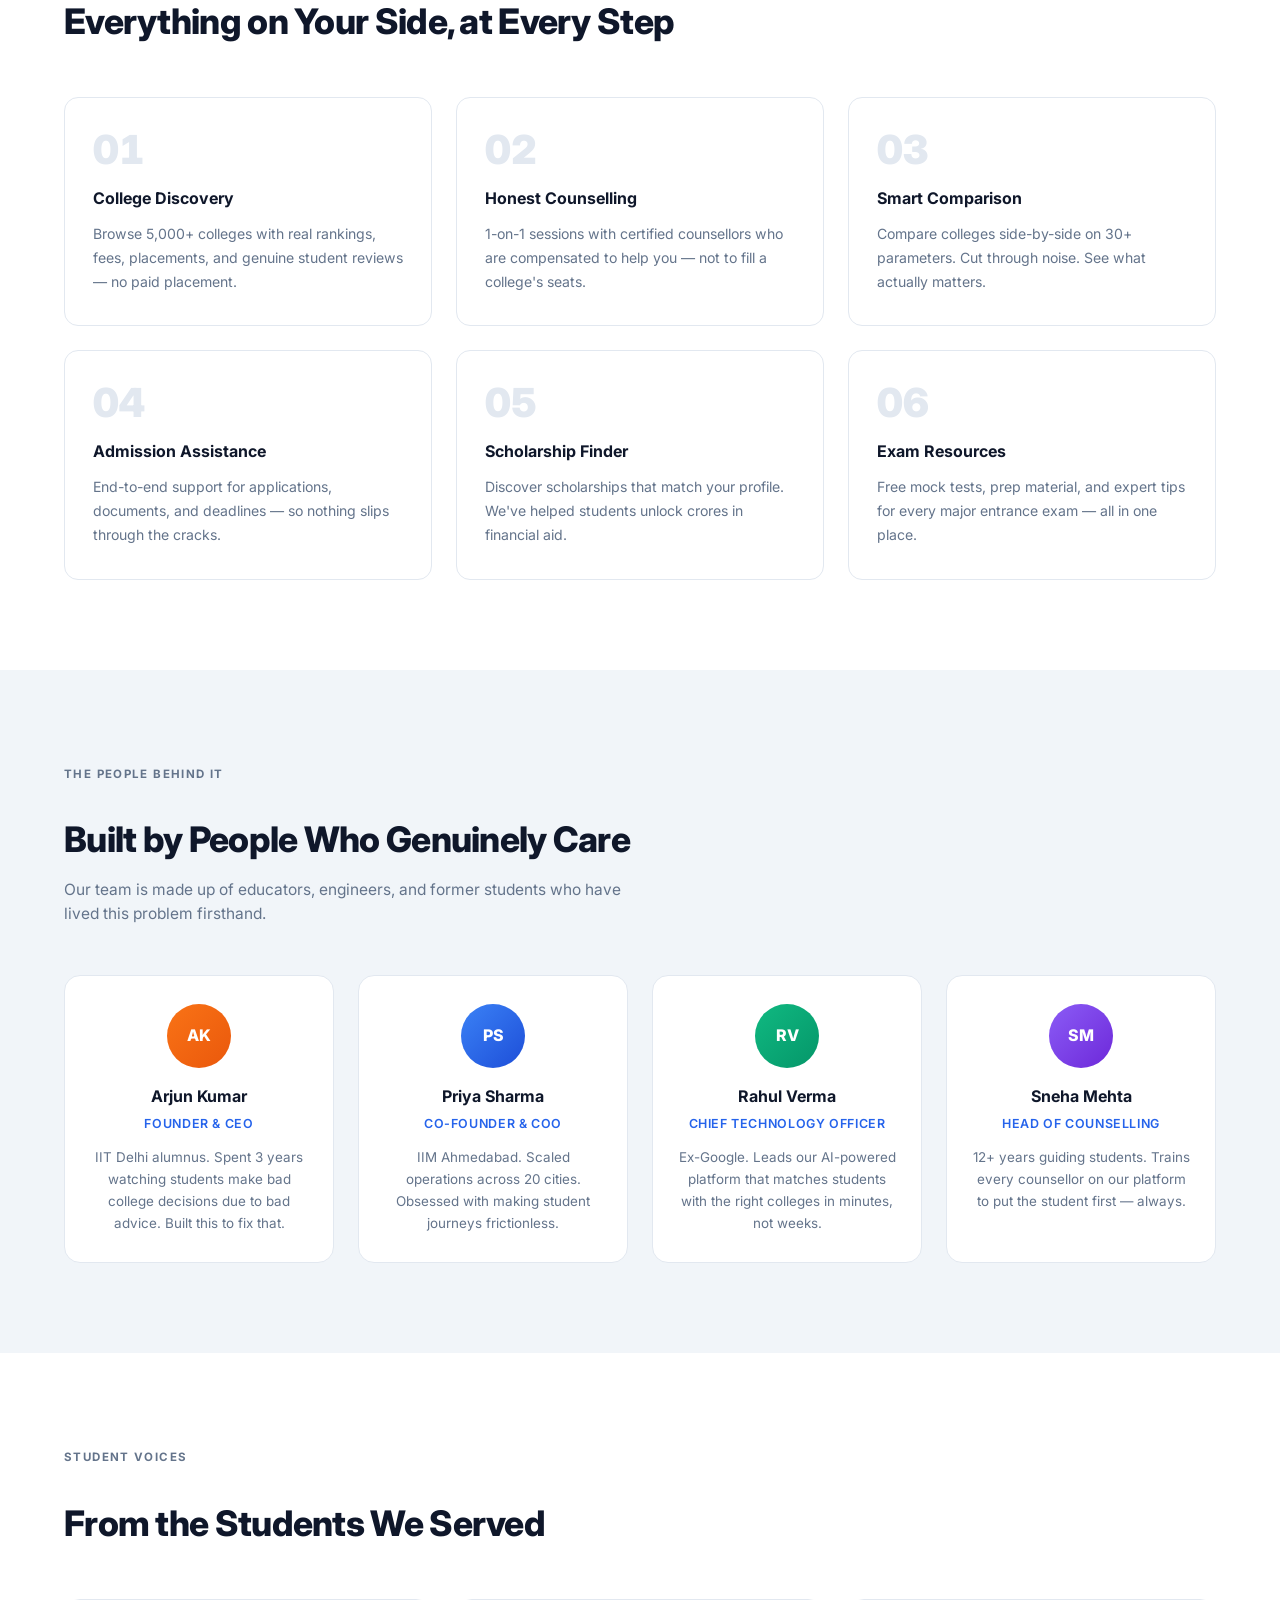
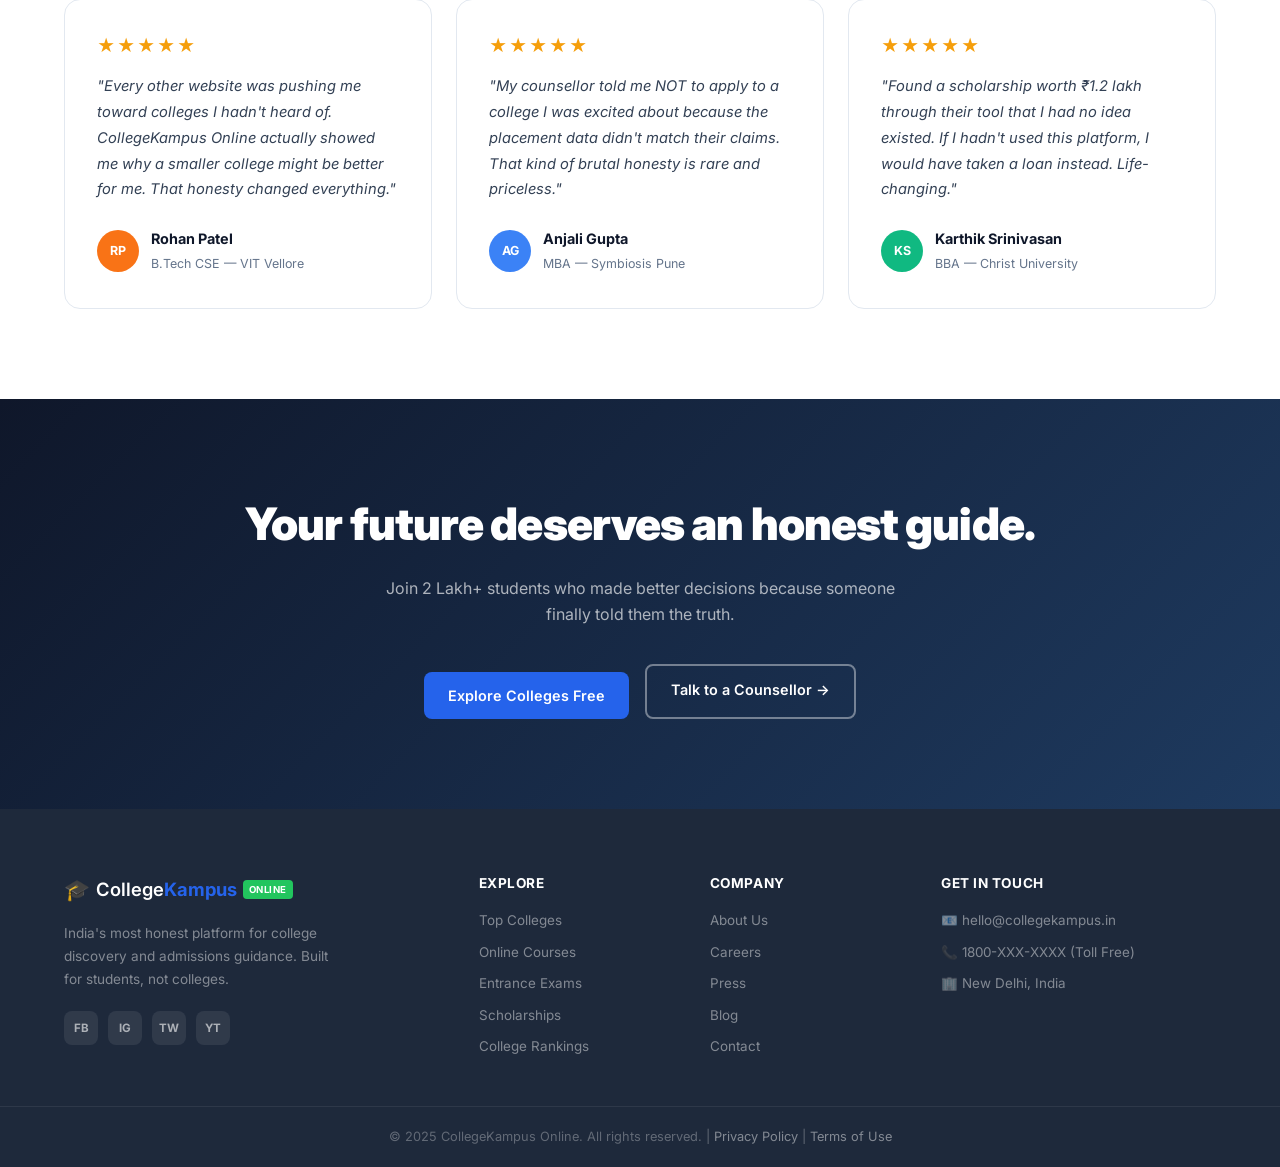
==== commit b07c218d: "Make index.php the real homepage; give courses.php a non-colliding clean URL Two follow-ups from the" ====
--- a/index.html
+++ b/index.html
@@ -21,7 +21,7 @@
       </a>
       <ul class="nav-links" id="navLinks">
         <li><a href="colleges.php">Colleges</a></li>
-        <li><a href="courses.php">Courses</a></li>
+        <li><a href="programs">Courses</a></li>
         <li><a href="#">Tools</a></li>
         <li><a href="#" class="active">About Us</a></li>
       </ul>
